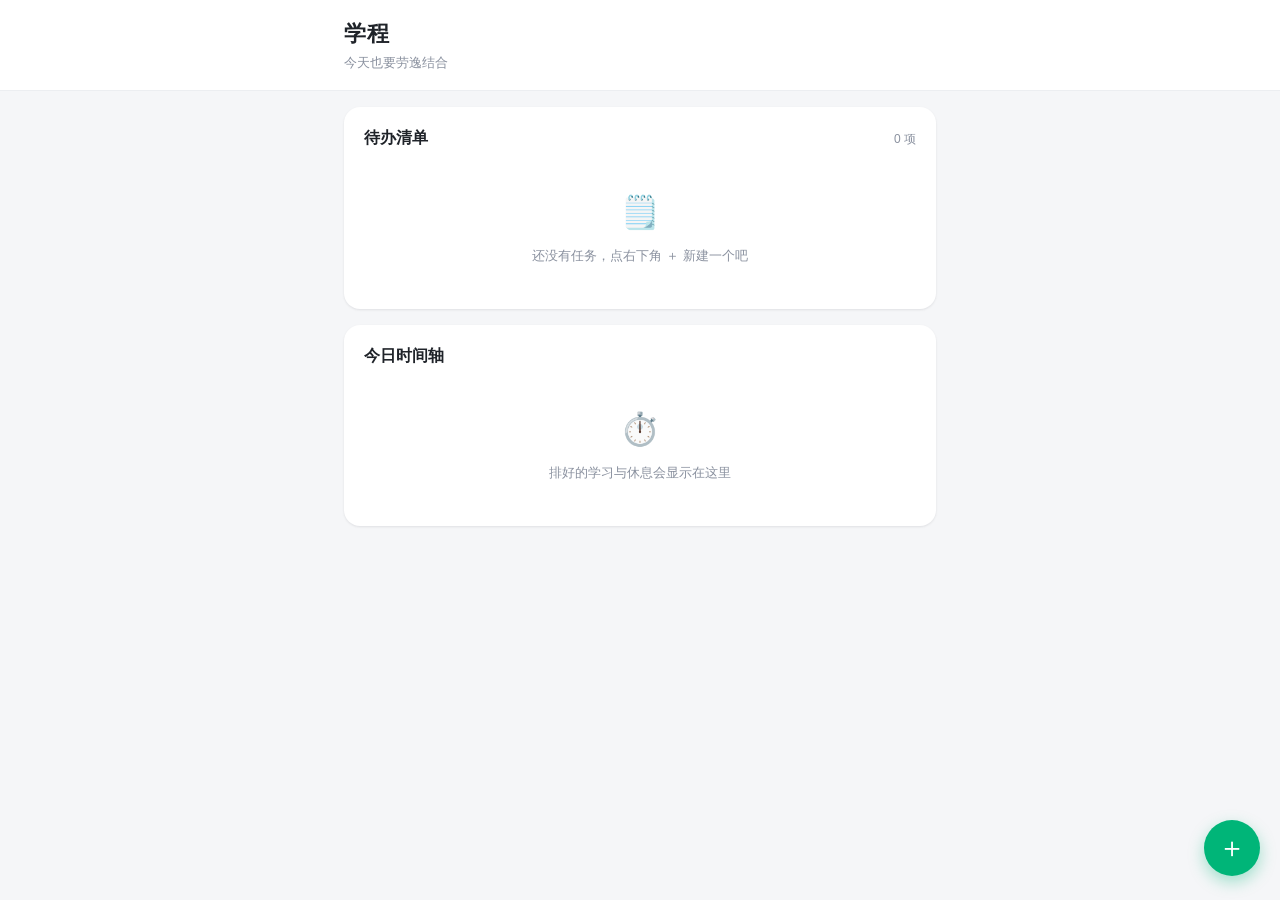
==== xuecheng/index.html @ fcf0cb63 "feat: 学程 Phase 1 静态壳子 + 施工文档 - 建立手机优先页面骨架（待办清单 / 今日时间轴 / 新建按钮） - 清爽简洁风（对标「不背单词」） - 新增 AGENTS.md 与 do" ====
<!DOCTYPE html>
<html lang="zh-CN">
<head>
  <meta charset="UTF-8" />
  <meta name="viewport" content="width=device-width, initial-scale=1.0, viewport-fit=cover" />
  <meta name="theme-color" content="#00b578" />
  <title>学程</title>
  <link rel="stylesheet" href="css/style.css" />
</head>
<body>
  <header class="app-header">
    <div class="app-header__inner">
      <h1 class="app-title">学程</h1>
      <p class="app-subtitle">今天也要劳逸结合</p>
    </div>
  </header>

  <main class="app-main">
    <section class="card" aria-labelledby="todo-title">
      <div class="card__head">
        <h2 id="todo-title" class="card__title">待办清单</h2>
        <span class="card__hint">0 项</span>
      </div>
      <div class="empty" data-view="todo-empty">
        <p class="empty__icon">🗒️</p>
        <p class="empty__text">还没有任务，点右下角 ＋ 新建一个吧</p>
      </div>
      <ul class="todo-list" data-view="todo-list" hidden></ul>
    </section>

    <section class="card" aria-labelledby="timeline-title">
      <div class="card__head">
        <h2 id="timeline-title" class="card__title">今日时间轴</h2>
      </div>
      <div class="empty" data-view="timeline-empty">
        <p class="empty__icon">⏱️</p>
        <p class="empty__text">排好的学习与休息会显示在这里</p>
      </div>
      <ol class="timeline" data-view="timeline" hidden></ol>
    </section>
  </main>

  <button class="fab" type="button" aria-label="新建任务" title="新建任务">＋</button>

  <script src="js/app.js"></script>
</body>
</html>
---- xuecheng/css/style.css ----
/* 学程 — 清爽简洁风（对标「不背单词」） */
:root {
  --bg: #f5f6f8;
  --surface: #ffffff;
  --text: #1f2329;
  --text-secondary: #8a919f;
  --accent: #00b578;
  --accent-soft: #e6f7f0;
  --border: #eceef1;
  --shadow: 0 1px 3px rgba(31, 35, 41, 0.06), 0 1px 2px rgba(31, 35, 41, 0.04);
  --radius: 16px;
}

* {
  box-sizing: border-box;
}

html,
body {
  margin: 0;
  padding: 0;
}

body {
  background: var(--bg);
  color: var(--text);
  font-family: -apple-system, BlinkMacSystemFont, "Segoe UI", "PingFang SC",
    "Hiragino Sans GB", "Microsoft YaHei", sans-serif;
  line-height: 1.6;
  -webkit-font-smoothing: antialiased;
}

/* 顶部 */
.app-header {
  background: var(--surface);
  border-bottom: 1px solid var(--border);
  padding-top: env(safe-area-inset-top, 0);
}

.app-header__inner {
  max-width: 640px;
  margin: 0 auto;
  padding: 16px 20px;
}

.app-title {
  margin: 0;
  font-size: 22px;
  font-weight: 700;
  letter-spacing: 0.5px;
}

.app-subtitle {
  margin: 2px 0 0;
  font-size: 13px;
  color: var(--text-secondary);
}

/* 主体 */
.app-main {
  max-width: 640px;
  margin: 0 auto;
  padding: 16px 16px 96px;
}

.card {
  background: var(--surface);
  border-radius: var(--radius);
  box-shadow: var(--shadow);
  padding: 18px 20px;
  margin-bottom: 16px;
}

.card__head {
  display: flex;
  align-items: baseline;
  justify-content: space-between;
  margin-bottom: 12px;
}

.card__title {
  margin: 0;
  font-size: 16px;
  font-weight: 600;
}

.card__hint {
  font-size: 12px;
  color: var(--text-secondary);
}

/* 空状态 */
.empty {
  text-align: center;
  padding: 24px 8px;
  color: var(--text-secondary);
}

.empty__icon {
  font-size: 32px;
  margin: 0 0 8px;
}

.empty__text {
  margin: 0;
  font-size: 13px;
}

/* 待办 / 时间轴（Phase 3、4 填充） */
.todo-list,
.timeline {
  margin: 0;
  padding: 0;
  list-style: none;
}

/* 悬浮新建按钮 */
.fab {
  position: fixed;
  right: 20px;
  bottom: calc(24px + env(safe-area-inset-bottom, 0));
  width: 56px;
  height: 56px;
  border: none;
  border-radius: 50%;
  background: var(--accent);
  color: #fff;
  font-size: 28px;
  line-height: 1;
  box-shadow: 0 6px 16px rgba(0, 181, 120, 0.35);
  cursor: pointer;
  display: flex;
  align-items: center;
  justify-content: center;
}

.fab:active {
  transform: scale(0.96);
}

/* 桌面端：居中留白 */
@media (min-width: 640px) {
  .app-header__inner,
  .app-main {
    padding-left: 24px;
    padding-right: 24px;
  }
}
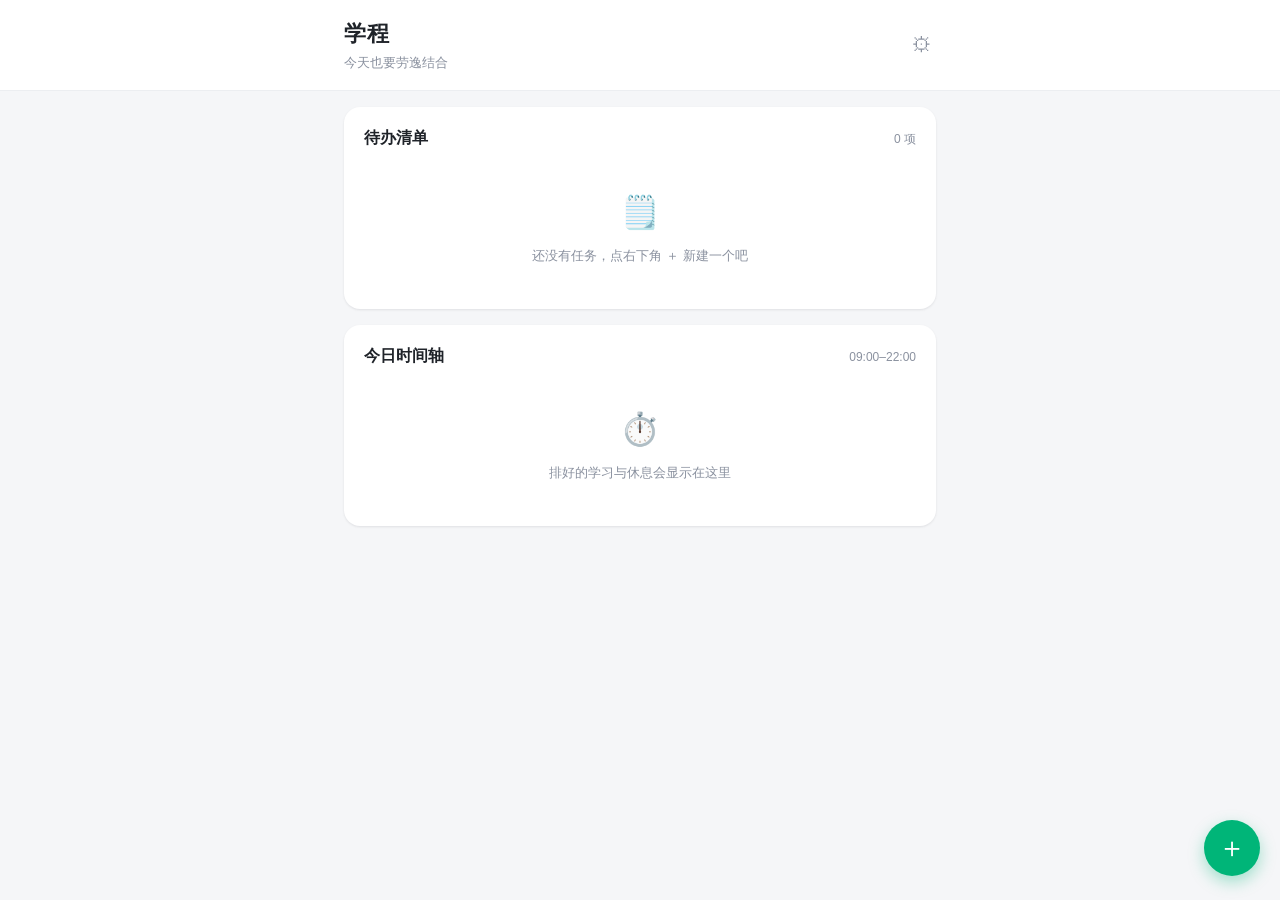
==== commit 9b6f5458: "feat: 学程 Phase 4 时间轴自动排布 + 番茄钟 - scheduler.js：排程引擎（按优先级/截止排序，切番茄钟段，插休息，超时标记未排入） - store.js：设置持久化 - 设" ====
--- a/xuecheng/index.html
+++ b/xuecheng/index.html
@@ -10,8 +10,11 @@
 <body>
   <header class="app-header">
     <div class="app-header__inner">
-      <h1 class="app-title">学程</h1>
-      <p class="app-subtitle">今天也要劳逸结合</p>
+      <div class="app-header__text">
+        <h1 class="app-title">学程</h1>
+        <p class="app-subtitle">今天也要劳逸结合</p>
+      </div>
+      <button class="icon-btn" id="btn-settings" type="button" aria-label="设置">⚙</button>
     </div>
   </header>
 
@@ -19,7 +22,7 @@
     <section class="card" aria-labelledby="todo-title">
       <div class="card__head">
         <h2 id="todo-title" class="card__title">待办清单</h2>
-        <span class="card__hint">0 项</span>
+        <span class="card__hint" id="todo-count">0 项</span>
       </div>
       <div class="empty" data-view="todo-empty">
         <p class="empty__icon">🗒️</p>
@@ -31,6 +34,7 @@
     <section class="card" aria-labelledby="timeline-title">
       <div class="card__head">
         <h2 id="timeline-title" class="card__title">今日时间轴</h2>
+        <span class="card__hint" id="timeline-window"></span>
       </div>
       <div class="empty" data-view="timeline-empty">
         <p class="empty__icon">⏱️</p>
@@ -42,6 +46,95 @@
 
   <button class="fab" type="button" aria-label="新建任务" title="新建任务">＋</button>
 
+  <div class="modal" data-view="modal" hidden>
+    <div class="modal__backdrop"></div>
+    <div class="modal__panel">
+      <div class="modal__head">
+        <h2 class="modal__title">新建任务</h2>
+        <button class="modal__close" type="button" aria-label="关闭">×</button>
+      </div>
+      <form id="task-form" class="task-form" novalidate>
+        <div class="field">
+          <label for="f-subject">科目 <span class="req">*</span></label>
+          <input id="f-subject" name="subject" type="text" placeholder="如：数学" />
+        </div>
+        <div class="field">
+          <label for="f-duration">预计时长（分钟）<span class="req">*</span></label>
+          <input id="f-duration" name="durationMin" type="number" min="1" step="1" placeholder="如：60" />
+        </div>
+        <div class="field">
+          <label for="f-deadline">截止日期</label>
+          <input id="f-deadline" name="deadline" type="date" />
+        </div>
+        <div class="field-row">
+          <div class="field">
+            <label for="f-priority">优先级</label>
+            <select id="f-priority" name="priority">
+              <option value="high">高</option>
+              <option value="medium" selected>中</option>
+              <option value="low">低</option>
+            </select>
+          </div>
+          <div class="field">
+            <label for="f-difficulty">难度</label>
+            <select id="f-difficulty" name="difficulty">
+              <option value="easy">简单</option>
+              <option value="medium" selected>中等</option>
+              <option value="hard">困难</option>
+            </select>
+          </div>
+        </div>
+        <div class="field">
+          <label for="f-rest">完成后休息时长（分钟）</label>
+          <input id="f-rest" name="restAfterMin" type="number" min="0" step="1" value="0" />
+        </div>
+        <p class="form-errors" data-view="form-errors" hidden></p>
+        <div class="form-actions">
+          <button type="button" class="btn btn--ghost" data-action="cancel">取消</button>
+          <button type="submit" class="btn btn--primary">保存</button>
+        </div>
+      </form>
+    </div>
+  </div>
+
+  <div class="modal" data-view="settings-modal" hidden>
+    <div class="modal__backdrop"></div>
+    <div class="modal__panel">
+      <div class="modal__head">
+        <h2 class="modal__title">设置</h2>
+        <button class="modal__close" type="button" data-action="close-settings" aria-label="关闭">×</button>
+      </div>
+      <form id="settings-form" class="task-form" novalidate>
+        <div class="field">
+          <label for="s-start">可用开始时间</label>
+          <input id="s-start" name="availableStart" type="time" />
+        </div>
+        <div class="field">
+          <label for="s-end">可用结束时间</label>
+          <input id="s-end" name="availableEnd" type="time" />
+        </div>
+        <div class="field-row">
+          <div class="field">
+            <label for="s-focus">番茄专注（分钟）</label>
+            <input id="s-focus" name="pomodoroFocusMin" type="number" min="1" step="1" />
+          </div>
+          <div class="field">
+            <label for="s-break">番茄休息（分钟）</label>
+            <input id="s-break" name="pomodoroBreakMin" type="number" min="0" step="1" />
+          </div>
+        </div>
+        <p class="form-errors" data-view="settings-errors" hidden></p>
+        <div class="form-actions">
+          <button type="button" class="btn btn--ghost" data-action="close-settings">取消</button>
+          <button type="submit" class="btn btn--primary">保存</button>
+        </div>
+      </form>
+    </div>
+  </div>
+
+  <script src="js/task.js"></script>
+  <script src="js/store.js"></script>
+  <script src="js/scheduler.js"></script>
   <script src="js/app.js"></script>
 </body>
 </html>
--- a/xuecheng/css/style.css
+++ b/xuecheng/css/style.css
@@ -41,6 +41,22 @@
   max-width: 640px;
   margin: 0 auto;
   padding: 16px 20px;
+  display: flex;
+  align-items: center;
+  justify-content: space-between;
+}
+
+.icon-btn {
+  border: none;
+  background: transparent;
+  font-size: 20px;
+  cursor: pointer;
+  color: var(--text-secondary);
+  padding: 4px;
+}
+
+.icon-btn:hover {
+  color: var(--text);
 }
 
 .app-title {
@@ -146,3 +162,265 @@
     padding-right: 24px;
   }
 }
+
+/* 待办清单项 */
+.todo-item {
+  display: flex;
+  align-items: center;
+  gap: 12px;
+  padding: 12px 0;
+  border-bottom: 1px solid var(--border);
+}
+
+.todo-item:last-child {
+  border-bottom: none;
+}
+
+.todo-check {
+  flex: 0 0 auto;
+  width: 24px;
+  height: 24px;
+  border: 2px solid var(--accent);
+  border-radius: 50%;
+  background: transparent;
+  color: #fff;
+  font-size: 14px;
+  line-height: 1;
+  cursor: pointer;
+  display: flex;
+  align-items: center;
+  justify-content: center;
+  padding: 0;
+}
+
+.todo-item.is-done .todo-check {
+  background: var(--accent);
+}
+
+.todo-body {
+  flex: 1 1 auto;
+  min-width: 0;
+}
+
+.todo-subject {
+  font-size: 15px;
+  font-weight: 500;
+}
+
+.todo-item.is-done .todo-subject {
+  text-decoration: line-through;
+  color: var(--text-secondary);
+}
+
+.todo-meta {
+  font-size: 12px;
+  color: var(--text-secondary);
+  margin-top: 2px;
+}
+
+.todo-del {
+  flex: 0 0 auto;
+  border: none;
+  background: transparent;
+  cursor: pointer;
+  font-size: 16px;
+  color: var(--text-secondary);
+  opacity: 0.7;
+}
+
+.todo-del:hover {
+  opacity: 1;
+}
+
+/* 弹窗 */
+.modal {
+  position: fixed;
+  inset: 0;
+  z-index: 10;
+}
+
+.modal__backdrop {
+  position: absolute;
+  inset: 0;
+  background: rgba(31, 35, 41, 0.4);
+}
+
+.modal__panel {
+  position: absolute;
+  left: 50%;
+  bottom: 0;
+  transform: translateX(-50%);
+  width: 100%;
+  max-width: 640px;
+  max-height: 90vh;
+  overflow-y: auto;
+  background: var(--surface);
+  border-radius: 20px 20px 0 0;
+  padding: 20px;
+  box-sizing: border-box;
+}
+
+.modal__head {
+  display: flex;
+  align-items: center;
+  justify-content: space-between;
+  margin-bottom: 16px;
+}
+
+.modal__title {
+  margin: 0;
+  font-size: 18px;
+  font-weight: 600;
+}
+
+.modal__close {
+  border: none;
+  background: transparent;
+  font-size: 24px;
+  cursor: pointer;
+  color: var(--text-secondary);
+}
+
+/* 表单 */
+.task-form {
+  display: flex;
+  flex-direction: column;
+  gap: 14px;
+}
+
+.field {
+  display: flex;
+  flex-direction: column;
+  gap: 6px;
+}
+
+.field label {
+  font-size: 13px;
+  color: var(--text-secondary);
+}
+
+.field .req {
+  color: #e5484d;
+}
+
+.field input,
+.field select {
+  height: 44px;
+  padding: 0 12px;
+  border: 1px solid var(--border);
+  border-radius: 10px;
+  font-size: 15px;
+  color: var(--text);
+  background: var(--surface);
+  box-sizing: border-box;
+  width: 100%;
+}
+
+.field input:focus,
+.field select:focus {
+  outline: none;
+  border-color: var(--accent);
+}
+
+.field-row {
+  display: flex;
+  gap: 12px;
+}
+
+.field-row .field {
+  flex: 1;
+}
+
+.form-errors {
+  margin: 0;
+  color: #e5484d;
+  font-size: 13px;
+}
+
+.form-actions {
+  display: flex;
+  gap: 12px;
+  margin-top: 4px;
+}
+
+.btn {
+  flex: 1;
+  height: 44px;
+  border-radius: 10px;
+  border: none;
+  font-size: 15px;
+  cursor: pointer;
+}
+
+.btn--primary {
+  background: var(--accent);
+  color: #fff;
+}
+
+.btn--ghost {
+  background: var(--bg);
+  color: var(--text);
+}
+
+/* 时间轴 */
+.tl-item {
+  display: flex;
+  align-items: flex-start;
+  gap: 12px;
+  padding: 8px 0 8px 18px;
+  position: relative;
+}
+
+.tl-item::before {
+  content: '';
+  position: absolute;
+  left: 0;
+  top: 13px;
+  width: 8px;
+  height: 8px;
+  border-radius: 50%;
+  background: var(--accent);
+}
+
+.tl-item--break::before {
+  background: var(--text-secondary);
+}
+
+.tl-item::after {
+  content: '';
+  position: absolute;
+  left: 3px;
+  top: 25px;
+  bottom: -4px;
+  width: 2px;
+  background: var(--border);
+}
+
+.tl-item:last-child::after {
+  display: none;
+}
+
+.tl-time {
+  flex: 0 0 auto;
+  width: 100px;
+  font-size: 12px;
+  color: var(--text-secondary);
+  font-variant-numeric: tabular-nums;
+  padding-top: 1px;
+}
+
+.tl-label {
+  flex: 1;
+  font-size: 14px;
+}
+
+.tl-item--break .tl-label {
+  color: var(--text-secondary);
+}
+
+.tl-unsched {
+  list-style: none;
+  margin: 12px 0 0;
+  font-size: 12px;
+  color: #e5484d;
+}
